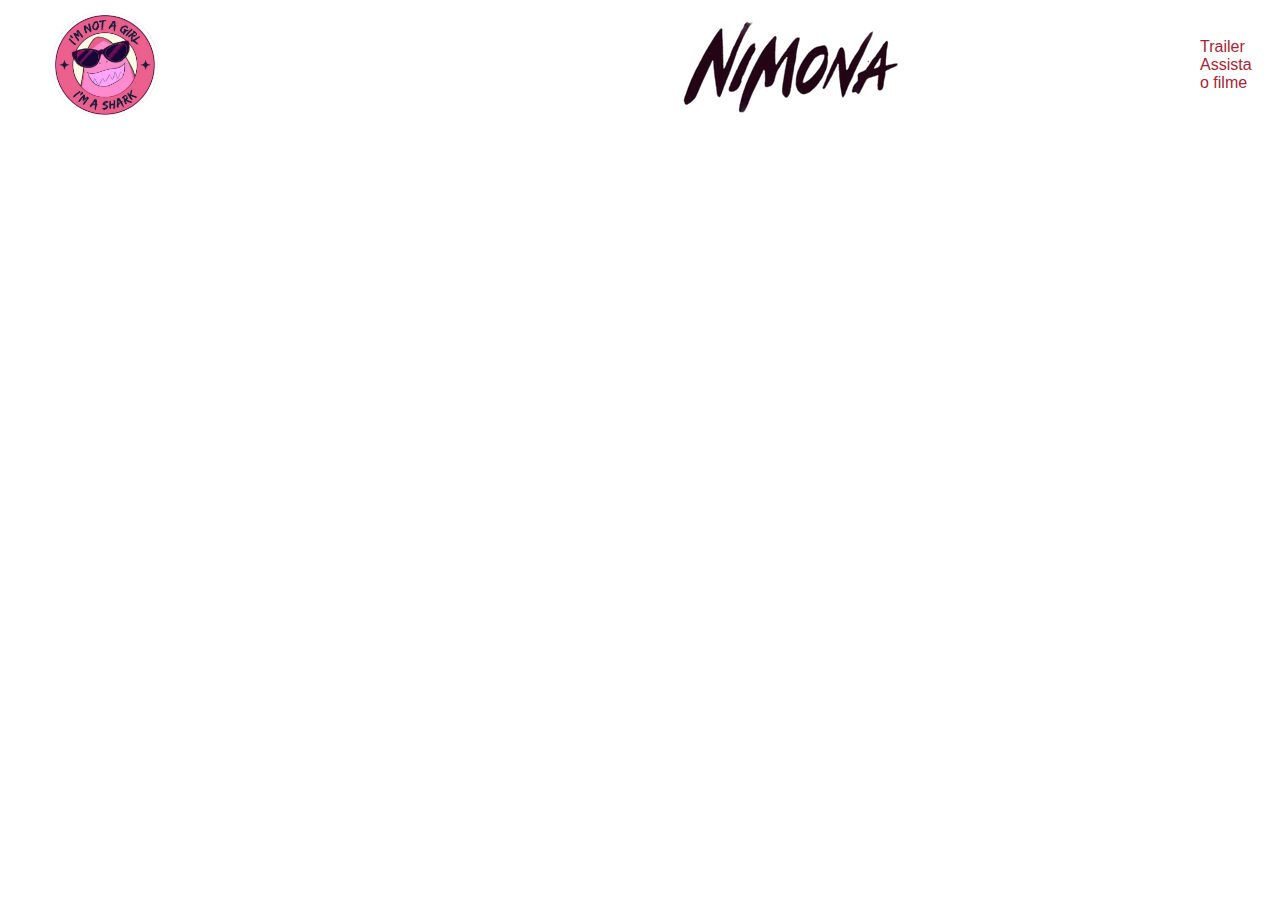
==== Filme/index.html @ 502aa8ba "up" ====
<!DOCTYPE html>
<html lang="pt-br">
<head>
    <meta charset="UTF-8">
    <meta name="viewport" content="width=device-width, initial-scale=1.0">
    <title>Nimona</title>
    <link rel="stylesheet" href="style.css">
</head>
<body>
    <header class="container">
            <img class="logo" src="img/logo.png" alt="Logo" class="logo">
            <img src="img/titulo.png" alt="" class="titulo">
            <nav class="menu">
                <a href="https://www.youtube.com/watch?v=f_fuHRyQbOc" target="_blank" class="ef">Trailer</a>
                <a href="https://www.netflix.com/br/title/81444554" target="_blank" class="ef">Assista o filme</a>


            </nav>
            </div>
    </header>


    <main>
        <section class="imgNimona">
            <img src="img/Nimona.png" alt="" class="nimo">
        </section>
    </main>
</body>
</html>
---- Filme/style.css ----
*{
    padding: 0;
    margin: 0;
    border: 0;
}

/* HEADER */ 
a {
    color: #A42433;
    font-family: 'Gill Sans', 'Gill Sans MT', Calibri, 'Trebuchet MS', sans-serif;
    margin-right: 40px;}
.ef {
    display: inline-block;
    position: relative;
    text-decoration: none;
    cursor: pointer;
}

.ef::after {
    content: "";
    position: absolute;
    width: 0;
    height: 2px;
    bottom: 0;
    left: 0;
    background-color:#A42433;
    transition: width 0.3s ease-in-out;
    border-radius: 2px;
}
.ef:hover::after {
    width: 100%;
}

.logo {
    height: 130px;
    margin-left: 40px; margin-right: 500px;
}

header {
    display: flex;
    flex-direction: row;
    align-items: center;
    position: absolute;
}
.menu {
    margin-left: 300px;
}


/* imagem do começo */

.nimo {
    height: 700px;
}
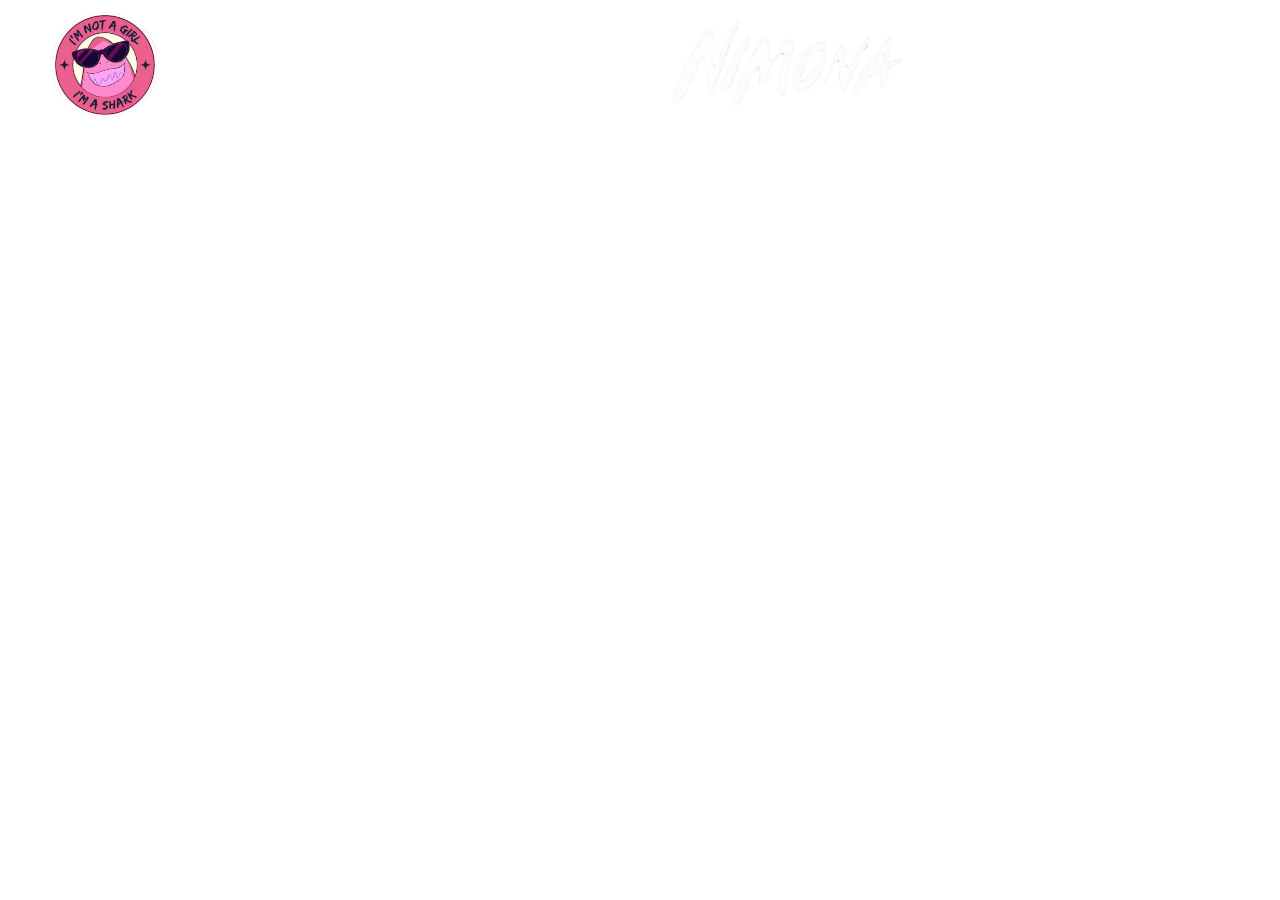
==== commit 5e2c50a4: "up" ====
--- a/Filme/index.html
+++ b/Filme/index.html
@@ -21,9 +21,16 @@
 
 
     <main>
+    <!-- IMAGEM DO COMEÇO-->
         <section class="imgNimona">
             <img src="img/Nimona.png" alt="" class="nimo">
         </section>
+
+    <!-- SINÓPSE -->
+     <section class="sinopse">
+        
+     </section>
+
     </main>
 </body>
 </html>--- a/Filme/style.css
+++ b/Filme/style.css
@@ -6,9 +6,11 @@
 
 /* HEADER */ 
 a {
-    color: #A42433;
+    color: white;
     font-family: 'Gill Sans', 'Gill Sans MT', Calibri, 'Trebuchet MS', sans-serif;
-    margin-right: 40px;}
+    margin-right: 40px;
+    font-weight: bolder;
+}
 .ef {
     display: inline-block;
     position: relative;
@@ -23,7 +25,7 @@
     height: 2px;
     bottom: 0;
     left: 0;
-    background-color:#A42433;
+    background-color:white;
     transition: width 0.3s ease-in-out;
     border-radius: 2px;
 }
@@ -46,9 +48,8 @@
     margin-left: 300px;
 }
 
-
 /* imagem do começo */
 
 .nimo {
-    height: 700px;
+    height: 580px;
 }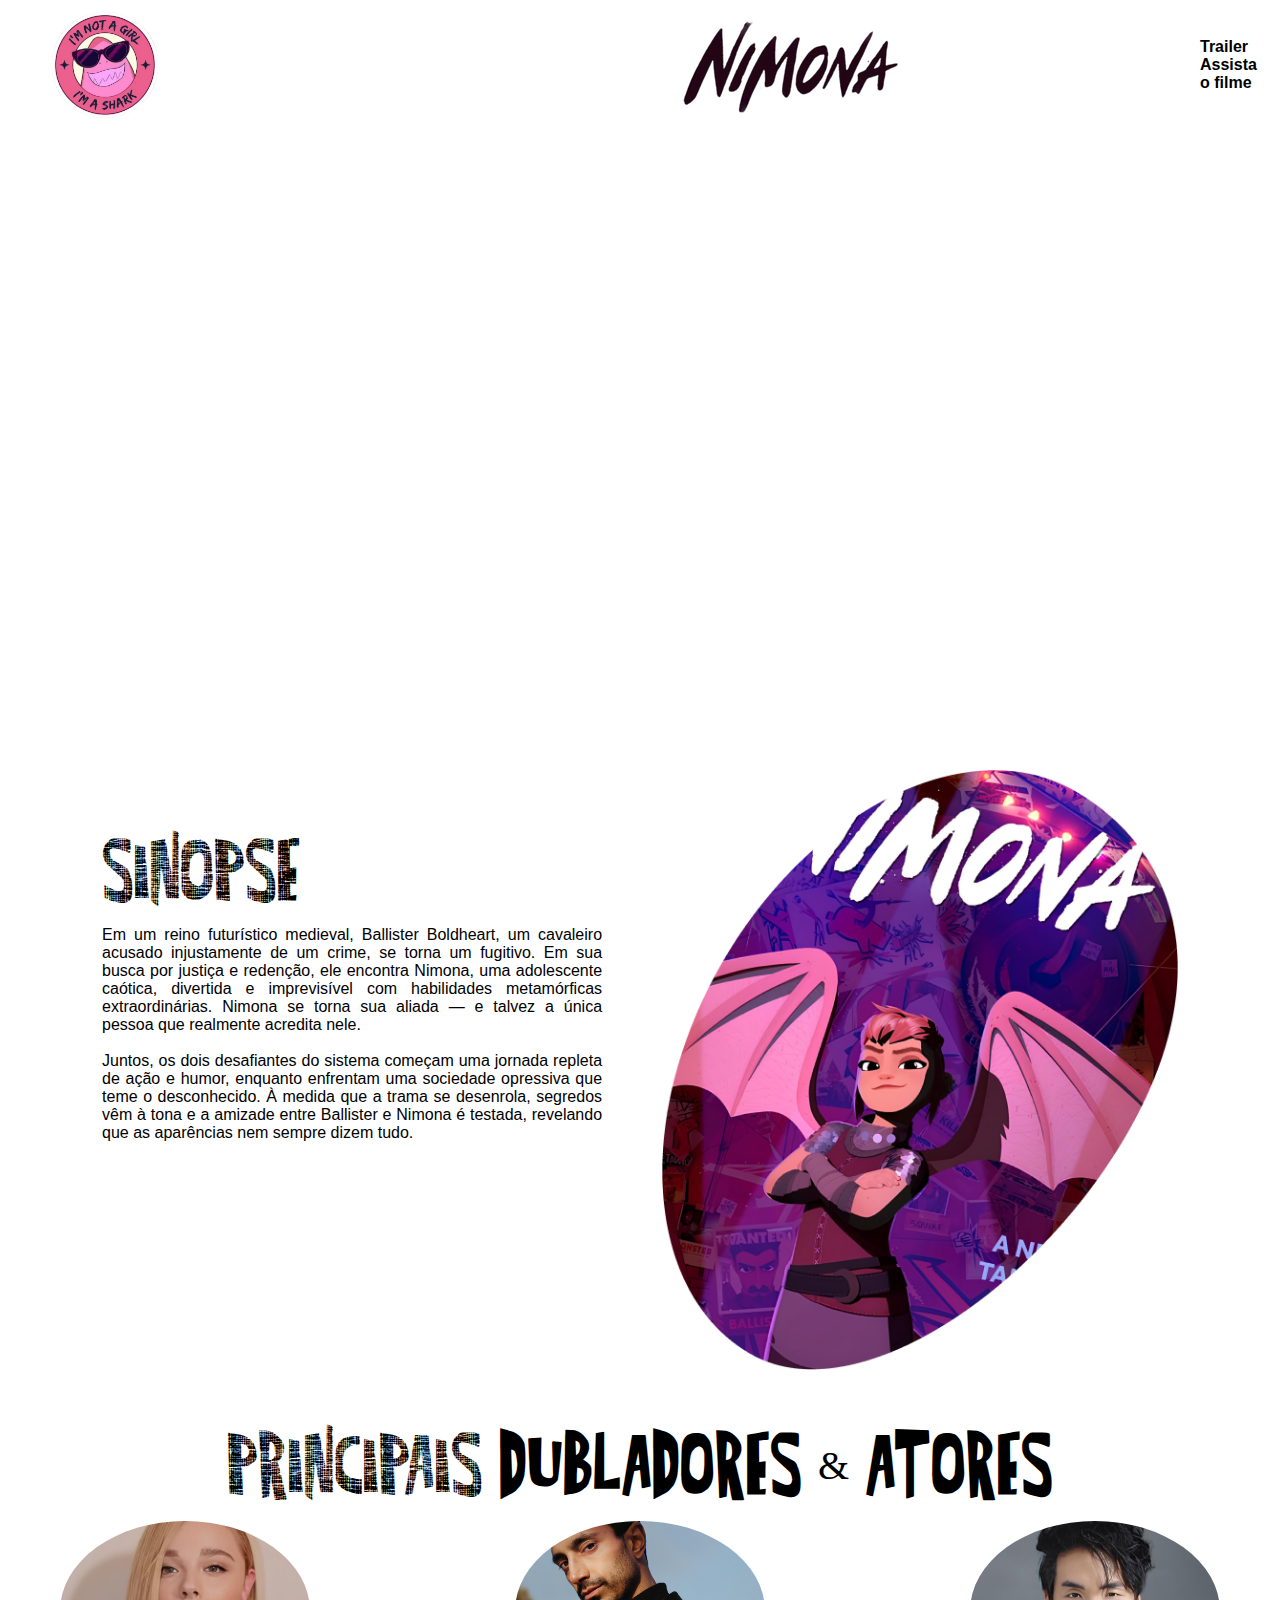
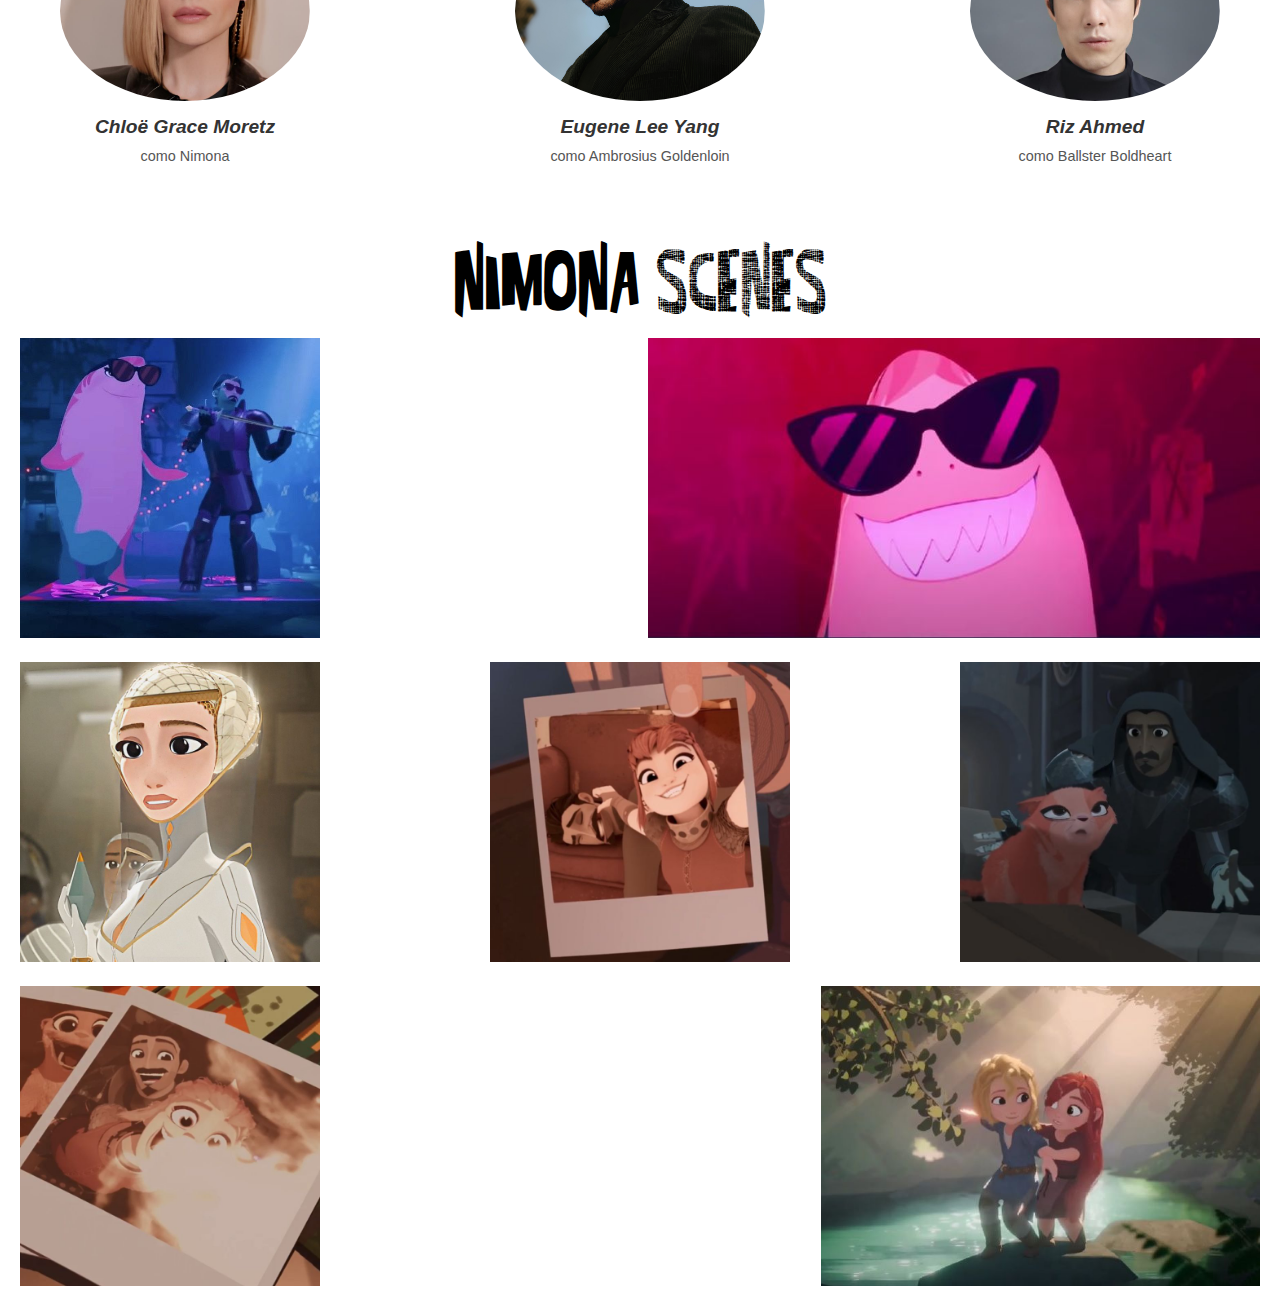
==== commit e982cac3: "up" ====
--- a/Filme/index.html
+++ b/Filme/index.html
@@ -9,7 +9,7 @@
 <body>
     <header class="container">
             <img class="logo" src="img/logo.png" alt="Logo" class="logo">
-            <img src="img/titulo.png" alt="" class="titulo">
+            <img src="img/titulop.png" alt="" class="imgstitulo">
             <nav class="menu">
                 <a href="https://www.youtube.com/watch?v=f_fuHRyQbOc" target="_blank" class="ef">Trailer</a>
                 <a href="https://www.netflix.com/br/title/81444554" target="_blank" class="ef">Assista o filme</a>
@@ -23,13 +23,87 @@
     <main>
     <!-- IMAGEM DO COMEÇO-->
         <section class="imgNimona">
-            <img src="img/Nimona.png" alt="" class="nimo">
+            <p class="intro">Nimona é uma animação lançada em 2023, baseada na <br> premiada graphic novel de mesmo nome escrita por ND Stevenson.
+            </p>
         </section>
 
     <!-- SINÓPSE -->
-     <section class="sinopse">
-        
-     </section>
+    <section class="sinopse">
+        <div class="everything">
+            <div class="sinopset">
+                <p class="titulo1">SINOPSE</p>
+                <p class="texto"> Em um reino futurístico medieval, Ballister Boldheart, um cavaleiro acusado injustamente de um crime, se torna um fugitivo. Em sua busca por justiça e redenção, ele encontra Nimona, uma adolescente caótica, divertida e imprevisível com habilidades metamórficas extraordinárias. Nimona se torna sua aliada — e talvez a única pessoa que realmente acredita nele.</p>
+            <p class="texto"><br>Juntos, os dois desafiantes do sistema começam uma jornada repleta de ação e humor, enquanto enfrentam uma sociedade opressiva que teme o desconhecido. À medida que a trama se desenrola, segredos vêm à tona e a amizade entre Ballister e Nimona é testada, revelando que as aparências nem sempre dizem tudo.</p></div>
+            <div class="imgSinopse"><img src="img/circle.png" alt="" class="classe"></div>
+        </div>
+    </section>
+
+
+
+
+    <p class="title"><span>PRINCIPAIS</span> DUBLADORES & ATORES</p>
+        <section class="seccionCocteles">
+
+            
+         
+            <div class="tarjetaCoctel">
+                <div class="imagenCoctel">
+                    <img src="img/atores (1).png" alt=" " class="cosa">
+                </div>
+                <h2 class="tituloCoctel"><em>Chloë Grace Moretz</em></h2>
+                <p class="descripcionCoctel">como Nimona</p>
+            </div>
+
+            <div class="tarjetaCoctel">
+                <div class="imagenCoctel">
+                    <img src="img/atores (2).png" alt="" class="cosa">
+                </div>
+                <h2 class="tituloCoctel"><em>Eugene Lee Yang</em></h2>
+                <p class="descripcionCoctel">como Ambrosius Goldenloin</p>
+            </div>
+
+            <div class="tarjetaCoctel">
+                <div class="imagenCoctel">
+                    <img src="img/atores (3).png" alt="" class="cosa">
+                </div>
+                <h2 class="tituloCoctel"><em>Riz Ahmed</em></h2>
+                <p class="descripcionCoctel">como Ballster Boldheart</p>
+            </div>
+
+       
+           
+        </section>
+    
+
+        <p class="title">NIMONA <span>SCENES</span></p>
+
+          <!-- Linha 1 -->
+           <section class="namm"> 
+          <div class="item">
+            <img src="img/img1.jpg" alt="Imagem 1" class="nam">
+        </div>
+        <div class="item">
+            <img src="img/img2.jpg" alt="Imagem 2" class="nam">
+        </div>
+        <div class="item">
+            <img src="img/img3.jpg" alt="Imagem 3" class="nam">
+        </div>
+        <div class="item">
+            <img src="img/img4.jpg" alt="Imagem 4" class="nam">
+        </div>
+        <div class="item">
+            <img src="img/img5.jpg" alt="Imagem 5" class="nam">
+        </div>
+
+        <!-- Linha 2 -->
+        <div class="item">
+            <img src="img/img6.jpg" alt="Imagem 6" class="nam">
+        </div>
+        <div class="item">
+            <img src="img/img7.jpg" alt="Imagem 7" class="nam">
+        </div>
+       
+    </section>
 
     </main>
 </body>
--- a/Filme/style.css
+++ b/Filme/style.css
@@ -2,14 +2,27 @@
     padding: 0;
     margin: 0;
     border: 0;
+    font-family: 'Gill Sans', 'Gill Sans MT', Calibri, 'Trebuchet MS', sans-serif;
 }
 
+
+@font-face {
+    font-family: titulo;
+    src: url(font/Super\ Modern\ black.ttf);
+}
+@font-face {
+    font-family: titulo2;
+    src: url(font/Super\ Modern.ttf);
+}
 /* HEADER */ 
 a {
-    color: white;
+    color: rgb(0, 0, 0);
     font-family: 'Gill Sans', 'Gill Sans MT', Calibri, 'Trebuchet MS', sans-serif;
     margin-right: 40px;
     font-weight: bolder;
+    text-shadow: 2px -3px 7px rgba(255, 255, 255, 0.6);
+
+
 }
 .ef {
     display: inline-block;
@@ -42,7 +55,7 @@
     display: flex;
     flex-direction: row;
     align-items: center;
-    position: absolute;
+   
 }
 .menu {
     margin-left: 300px;
@@ -50,6 +63,129 @@
 
 /* imagem do começo */
 
-.nimo {
+.imgNimona {
     height: 580px;
+    background-image: url(img/Nimona.png);
+    width: 1500px;
+    background-repeat: no-repeat;
+    background-size: cover;
+    align-content: flex-end;
+    justify-items: center;
+}
+.intro {
+    color: white;
+    font-weight: bolder;
+    text-align: center;
+    margin-bottom: 20px;
+}
+
+
+
+/*SINOPSE*/
+.sinopse {
+    justify-items: center;
+    margin-top: 60px;
+}
+.titulo1 {
+    font-family: "titulo2";
+    font-size: 40px;
+    margin-bottom: 20px;
+}
+.everything{
+    display: flex;
+    flex-direction: row;
+}
+.texto {
+    width: 500px;
+    text-align: justify;
+    margin-right: 60px;
+}
+
+.classe {
+    height: 600px;
+}
+
+.sinopset {
+    margin-top: 60px;
+}
+
+
+/*ATORES*/ 
+/* Contenedor principal */
+.contenedorPrincipal {
+    display: flex;
+    justify-content: center;
+    align-items: center;
+    flex-wrap: wrap;
+    gap: 20px;
+}
+
+/* Sección de cócteles */
+.seccionCocteles {
+    display: flex;
+    justify-content: space-between;
+    gap: 30px;
+    flex-wrap: wrap;
+    max-width: 1200px;
+    margin: 0 auto;
+}
+
+/* Tarjetas de cócteles */
+
+.tarjetaCoctel {
+    padding: 20px;
+    width: 250px;
+    height: 250px;
+    text-align: center;
+}
+
+.imagenCoctel {
+    width: 100%;
+    height: 180px;
+    border-radius: 50%;
+    overflow: hidden;
+    margin-bottom: 15px;
+}
+
+.imagenCoctel img {
+    width: 100%;
+    height: 100%;
+    object-fit: cover;
+}
+
+.tituloCoctel {
+    font-size: 1.2rem;
+    color: #333;
+    margin-bottom: 10px;
+    font-style: italic;
+}
+
+.descripcionCoctel {
+    font-size: 0.9rem;
+    color: #555;
+}
+.title {
+    font-size: 40px;
+    justify-self: center;
+    font-family: "titulo";
+    margin-top: 50px;
+}
+span {
+    font-family: "titulo2";
+}  
+/*fotos*/
+.namm {
+    display: flex;
+    flex-wrap: wrap;
+    justify-content: space-between;
+}
+.nam {
+    
+    height: 300px;
+}
+.item {
+    margin-left: 20px;
+    margin-right: 20px;
+    margin-top: 20px;
+
 }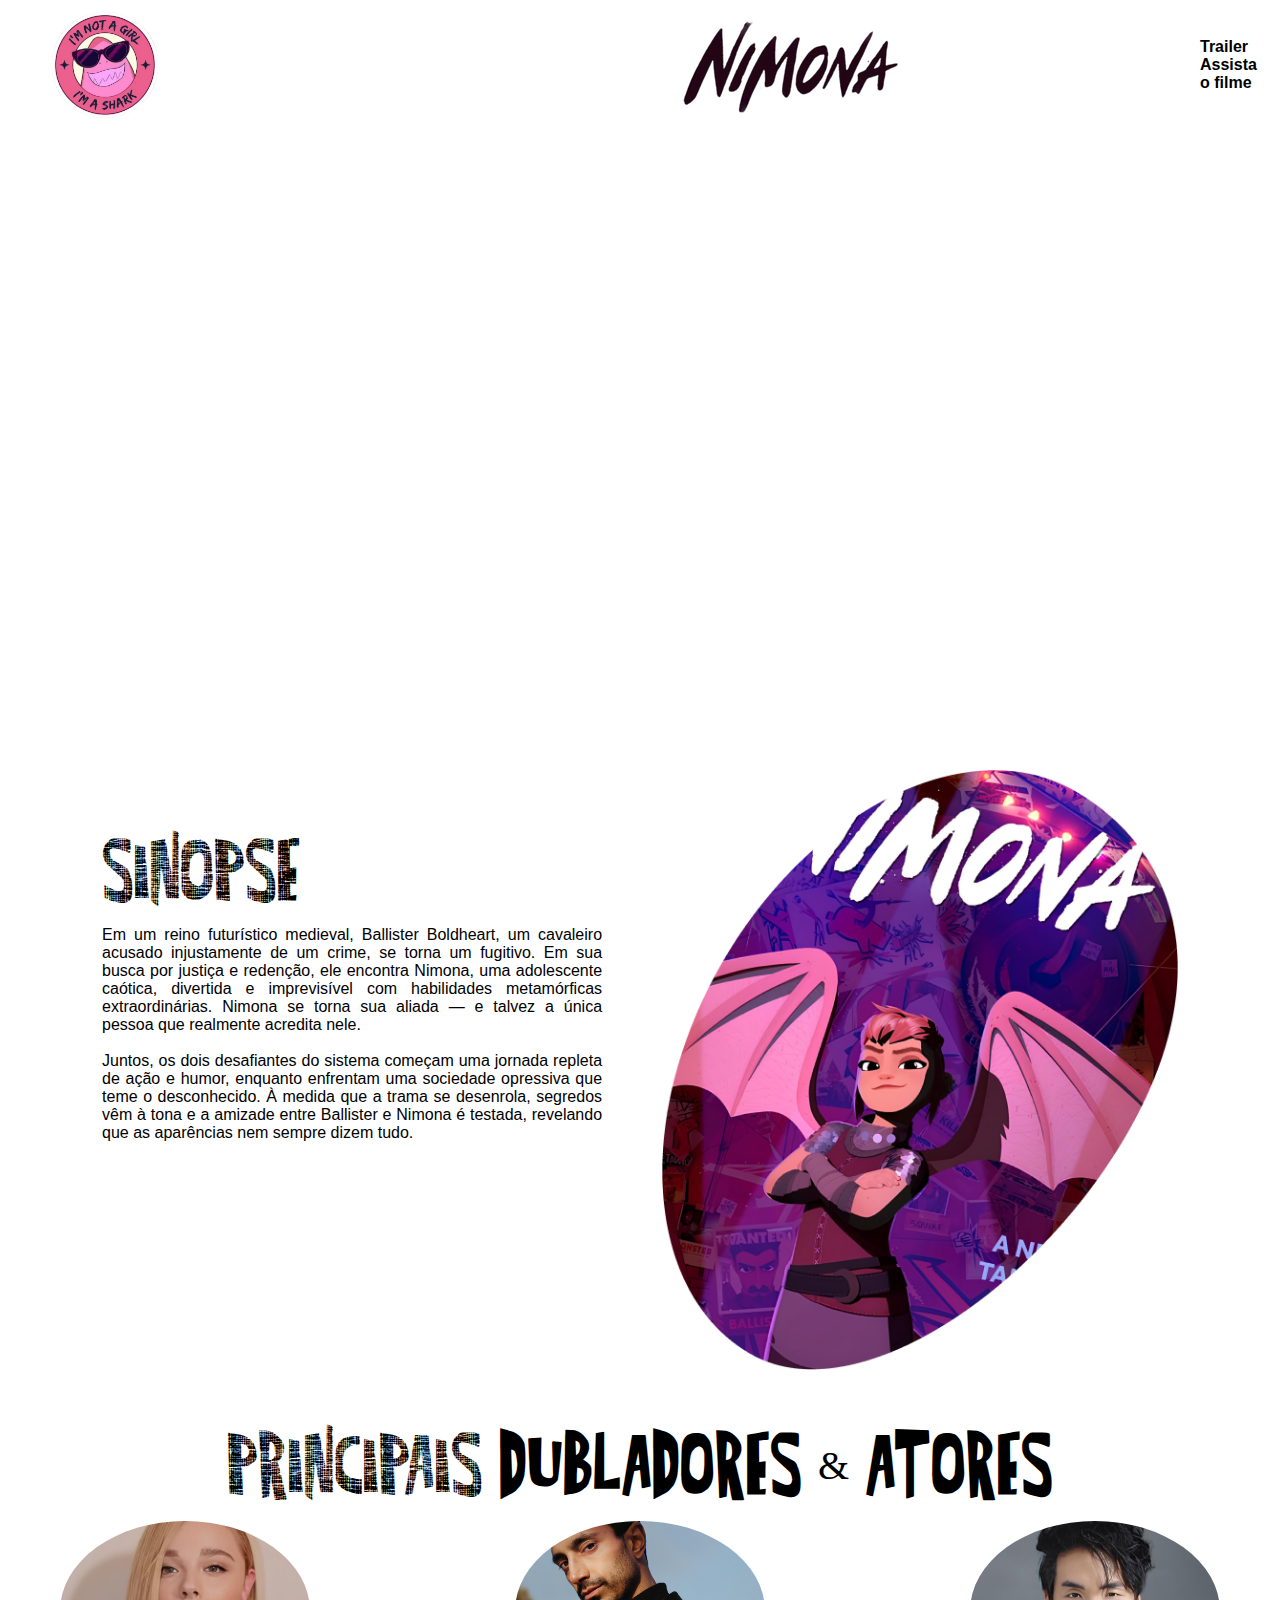
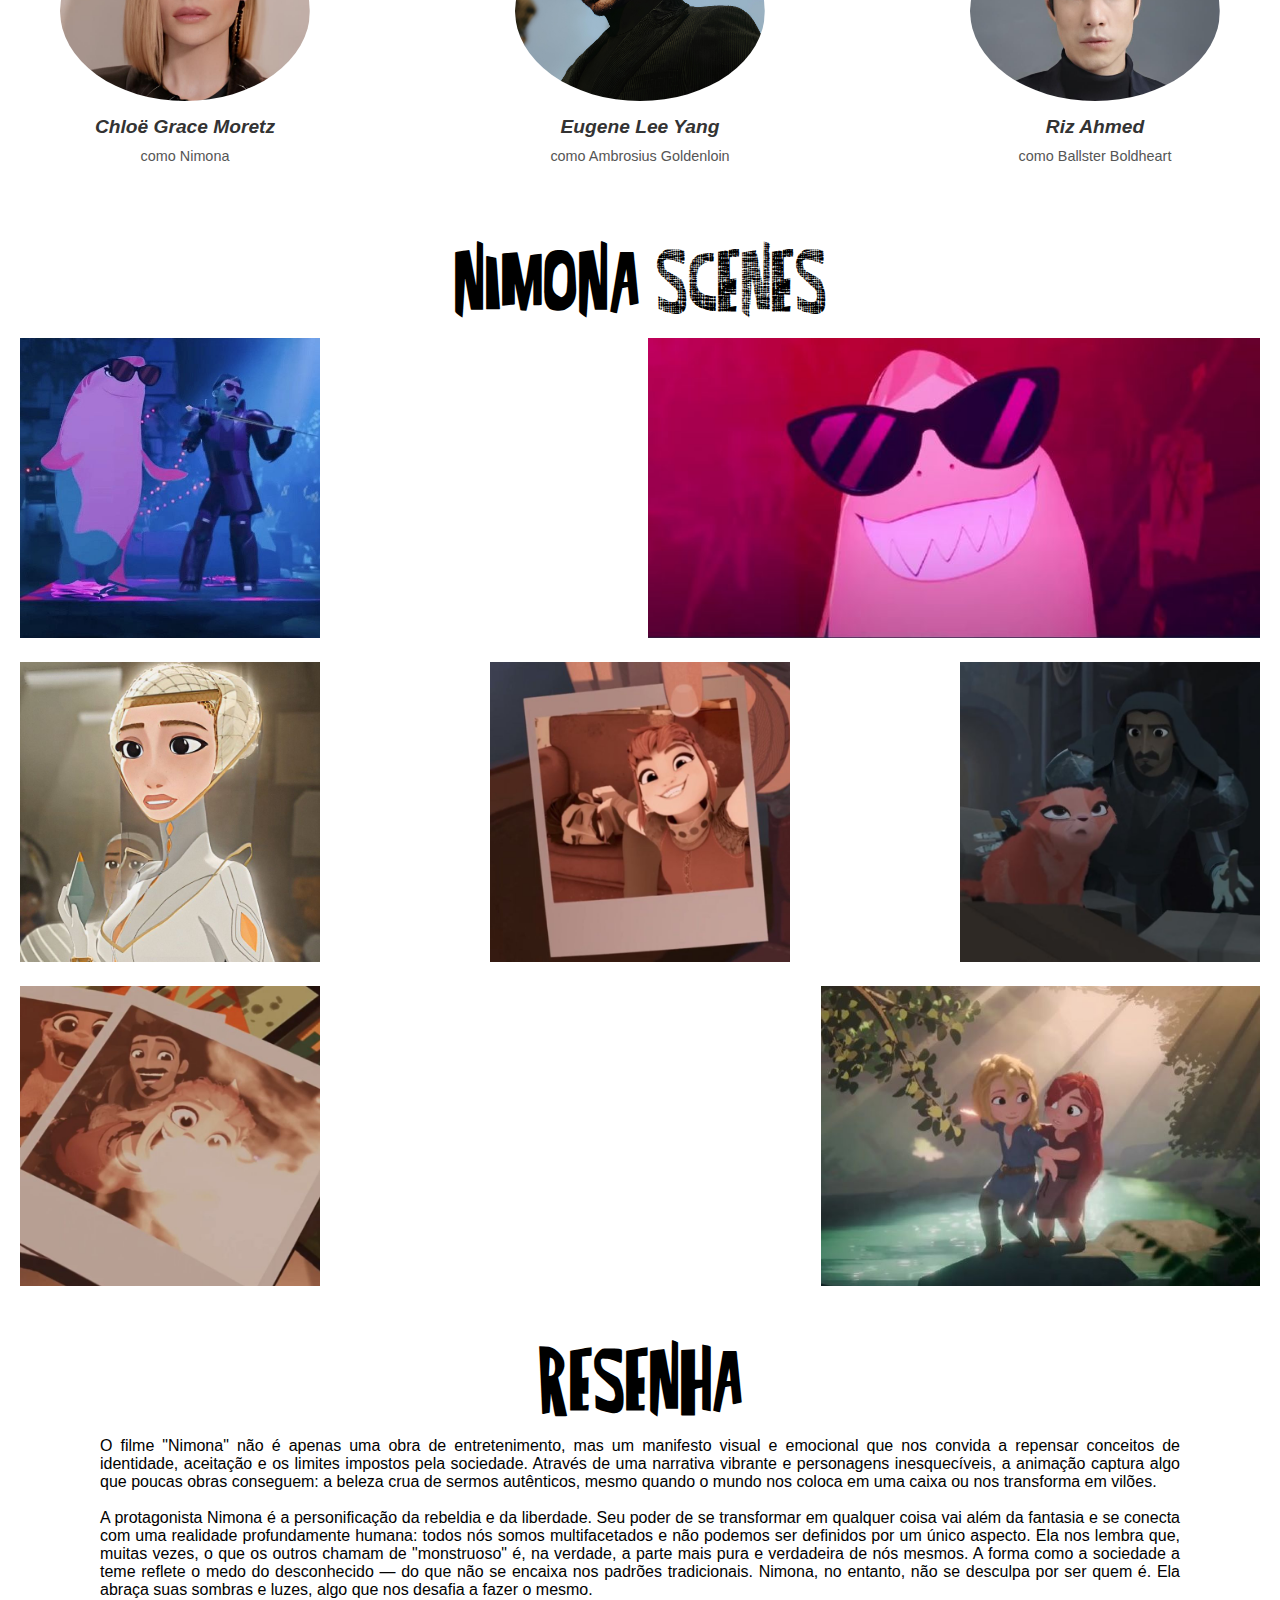
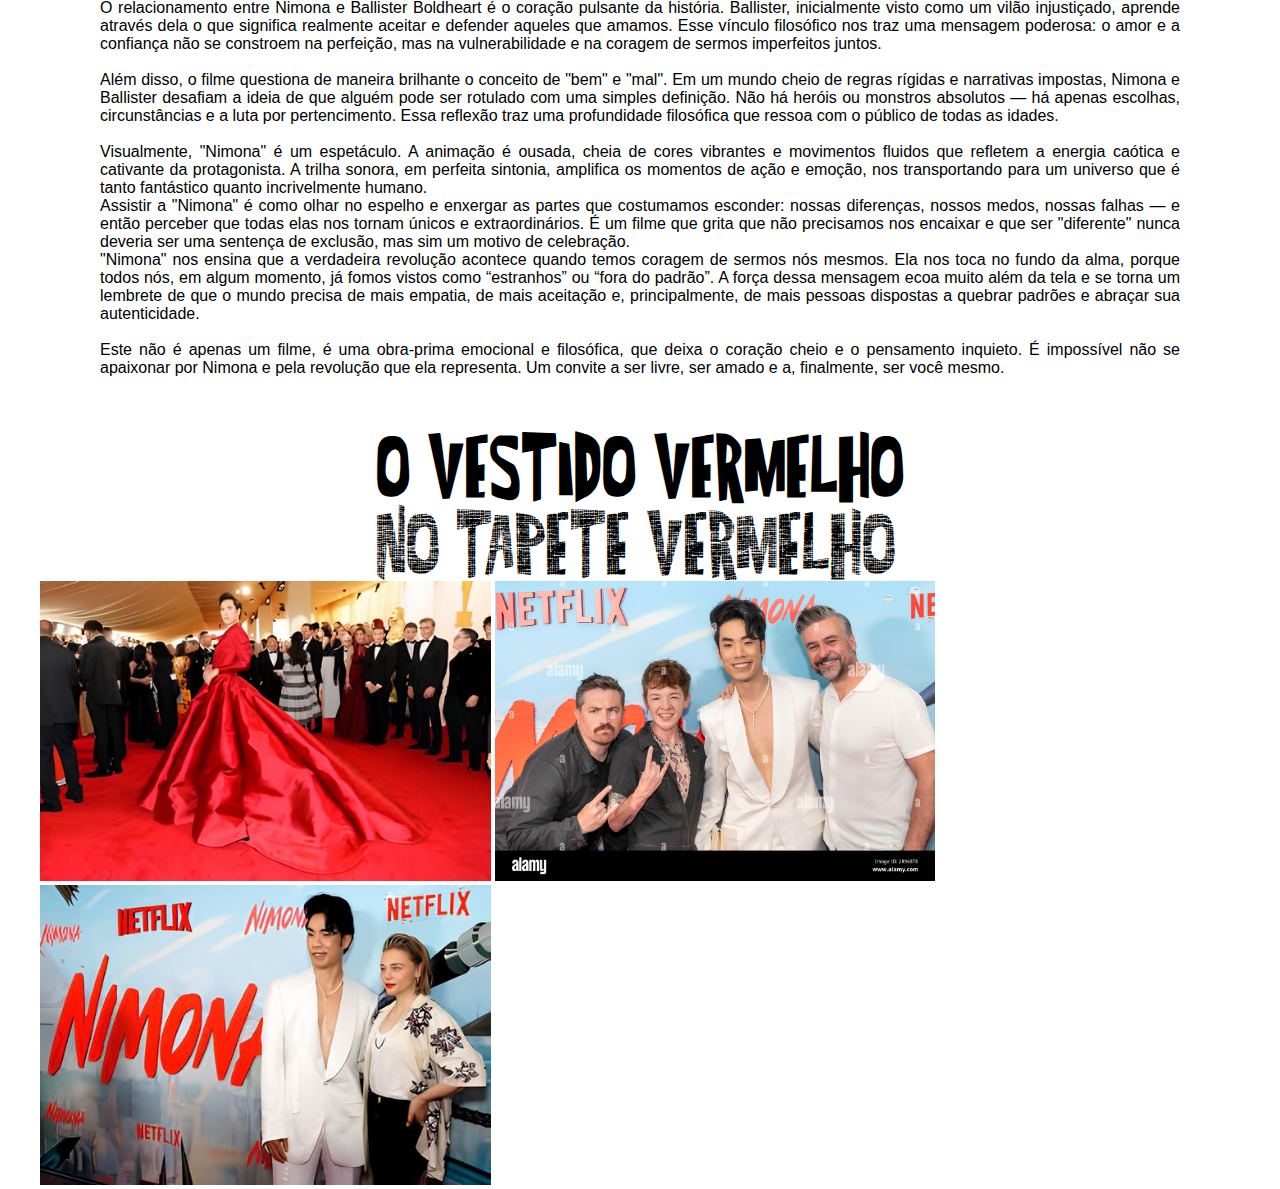
==== commit 131fd84f: "up" ====
--- a/Filme/index.html
+++ b/Filme/index.html
@@ -105,6 +105,46 @@
        
     </section>
 
+    <div class="resenha">
+        <p class="title">RESENHA</p>
+        <p class="resenhas1"> O filme "Nimona" não é apenas uma obra de entretenimento, mas um manifesto visual e emocional que nos convida a repensar conceitos de identidade, aceitação e os limites impostos pela sociedade. Através de uma narrativa vibrante e personagens inesquecíveis, a animação captura algo que poucas obras conseguem: a beleza crua de sermos autênticos, mesmo quando o mundo nos coloca em uma caixa ou nos transforma em vilões. <br> 
+           </p>
+
+           <p class="resenhas"> <br>A protagonista Nimona é a personificação da rebeldia e da liberdade. Seu poder de se transformar em qualquer coisa vai além da fantasia e se conecta com uma realidade profundamente humana: todos nós somos multifacetados e não podemos ser definidos por um único aspecto. Ela nos lembra que, muitas vezes, o que os outros chamam de "monstruoso" é, na verdade, a parte mais pura e verdadeira de nós mesmos. A forma como a sociedade a teme reflete o medo do desconhecido — do que não se encaixa nos padrões tradicionais. Nimona, no entanto, não se desculpa por ser quem é. Ela abraça suas sombras e luzes, algo que nos desafia a fazer o mesmo. <br></p>
+
+           <p class="resenhas"> O relacionamento entre Nimona e Ballister Boldheart é o coração pulsante da história. Ballister, inicialmente visto como um vilão injustiçado, aprende através dela o que significa realmente aceitar e defender aqueles que amamos. Esse vínculo filosófico nos traz uma mensagem poderosa: o amor e a confiança não se constroem na perfeição, mas na vulnerabilidade e na coragem de sermos imperfeitos juntos.
+            </p>
+
+            <p class="resenhas"><br>
+                Além disso, o filme questiona de maneira brilhante o conceito de "bem" e "mal". Em um mundo cheio de regras rígidas e narrativas impostas, Nimona e Ballister desafiam a ideia de que alguém pode ser rotulado com uma simples definição. Não há heróis ou monstros absolutos — há apenas escolhas, circunstâncias e a luta por pertencimento. Essa reflexão traz uma profundidade filosófica que ressoa com o público de todas as idades.<br>
+            </p>
+
+            <p class="resenhas"> <br>Visualmente, "Nimona" é um espetáculo. A animação é ousada, cheia de cores vibrantes e movimentos fluidos que refletem a energia caótica e cativante da protagonista. A trilha sonora, em perfeita sintonia, amplifica os momentos de ação e emoção, nos transportando para um universo que é tanto fantástico quanto incrivelmente humano.<br>
+            
+               </p>
+
+               <p class="resenhas"> Assistir a "Nimona" é como olhar no espelho e enxergar as partes que costumamos esconder: nossas diferenças, nossos medos, nossas falhas — e então perceber que todas elas nos tornam únicos e extraordinários. É um filme que grita que não precisamos nos encaixar e que ser "diferente" nunca deveria ser uma sentença de exclusão, mas sim um motivo de celebração.
+                
+               </p>
+
+               <p class="resenhas"> "Nimona" nos ensina que a verdadeira revolução acontece quando temos coragem de sermos nós mesmos. Ela nos toca no fundo da alma, porque todos nós, em algum momento, já fomos vistos como “estranhos” ou “fora do padrão”. A força dessa mensagem ecoa muito além da tela e se torna um lembrete de que o mundo precisa de mais empatia, de mais aceitação e, principalmente, de mais pessoas dispostas a quebrar padrões e abraçar sua autenticidade.
+            </p>
+
+            <p class="resenhas"> <br>Este não é apenas um filme, é uma obra-prima emocional e filosófica, que deixa o coração cheio e o pensamento inquieto. É impossível não se apaixonar por Nimona e pela revolução que ela representa. Um convite a ser livre, ser amado e a, finalmente, ser você mesmo.</p>
+
+
+    </div>
+
+
+
+
+<p class="title"> O VESTIDO VERMELHO <br> <span>NO TAPETE VERMELHO</span></p>
+    <div class="tudoatores">
+        <img src="img/images (1).jpg" alt="" class="dress">
+        <img src="img/nick-bruno-nd-stevenson-eugene-lee-yang-troy-quane-attend-special-screening-of-netflixs-nimona-in-new-york-at-amc-lincoln-square-on-june-24-2023-2R968T8.jpg" alt="" class="dress">
+        <img src="img/images.jpg" alt="" class="dress">
+       
+    </div>
     </main>
 </body>
 </html>--- a/Filme/style.css
+++ b/Filme/style.css
@@ -185,7 +185,30 @@
 }
 .item {
     margin-left: 20px;
-    margin-right: 20px;
+    margin-right:20px;
     margin-top: 20px;
 
+}
+
+.resenhas {
+    margin-left: 100px;
+    margin-right: 100px;
+    text-align: justify;
+}
+
+.resenhas1{
+    margin-top: 20px;
+    margin-left: 100px;
+    margin-right: 100px;
+    text-align: justify;
+}
+
+
+.tudoatores{
+    padding-left: 40px;
+    padding-right: 40px;
+}
+
+.dress{
+    height: 300px;
 }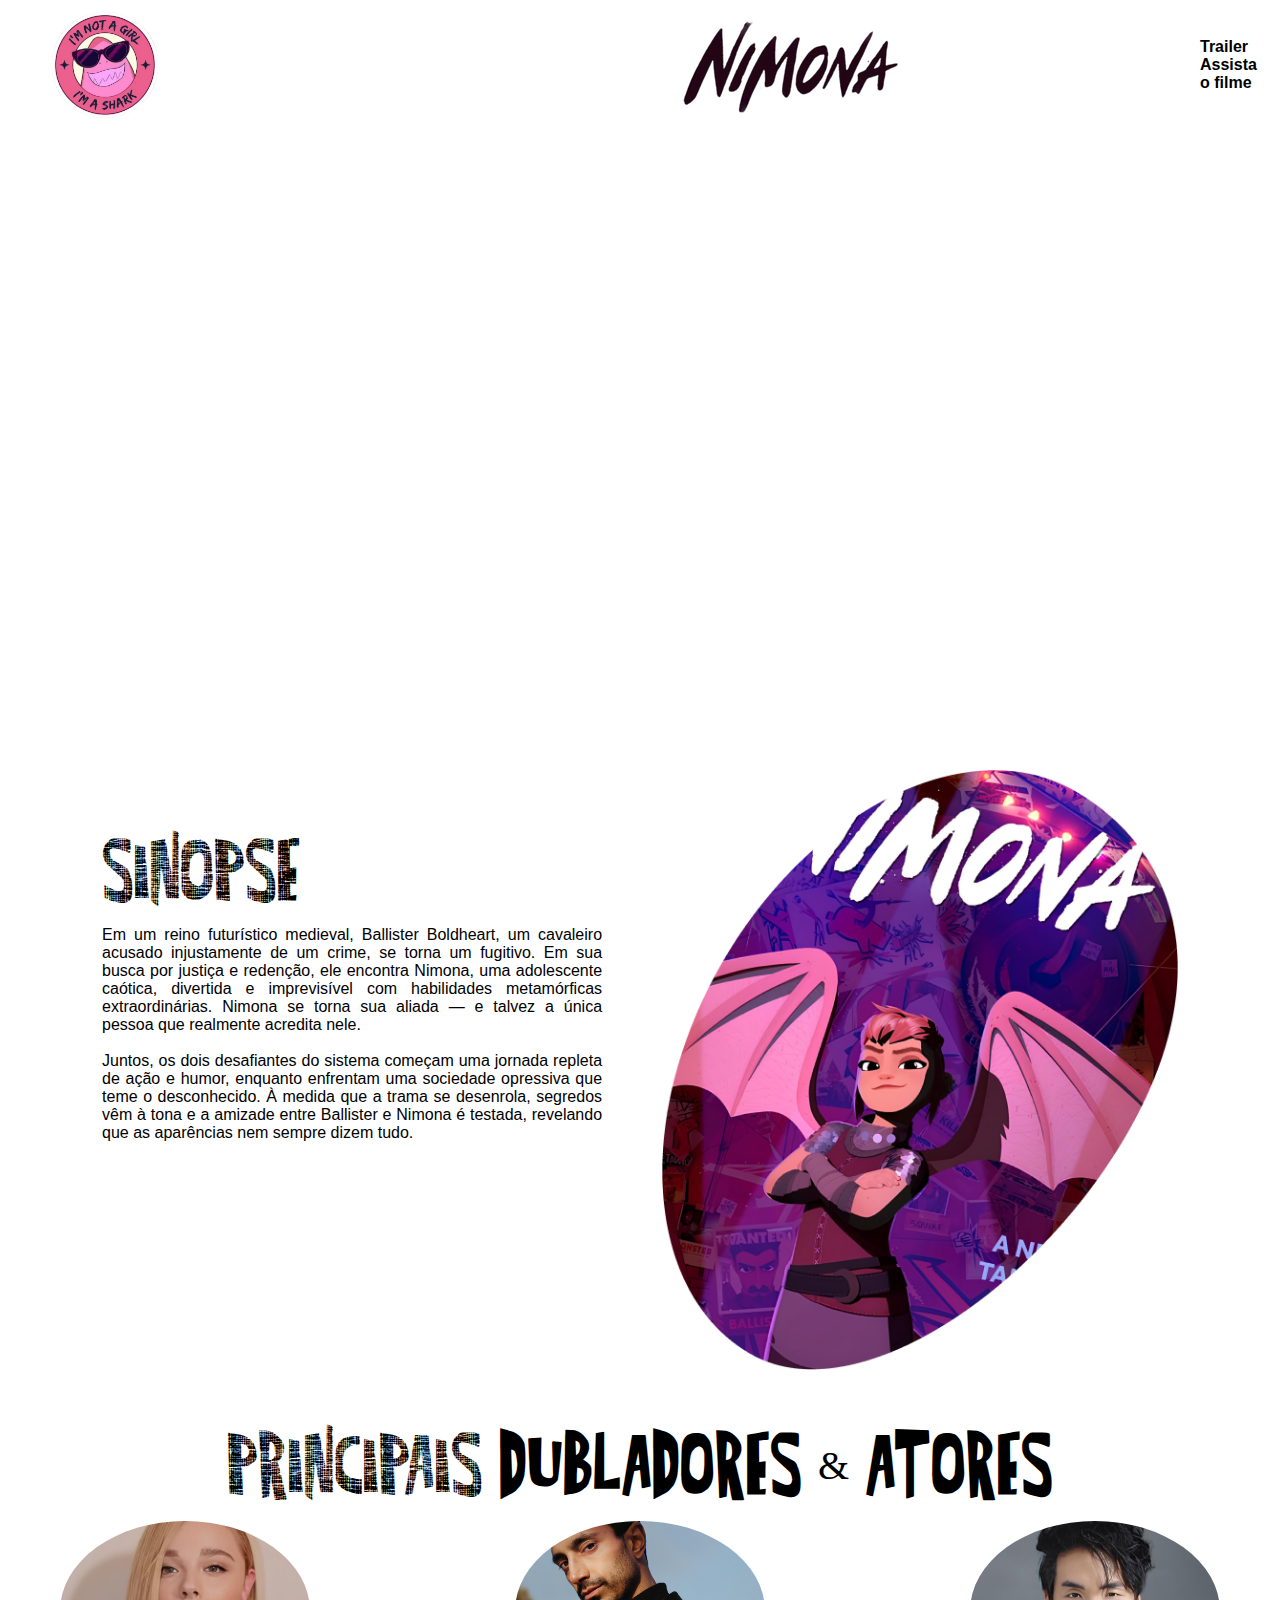
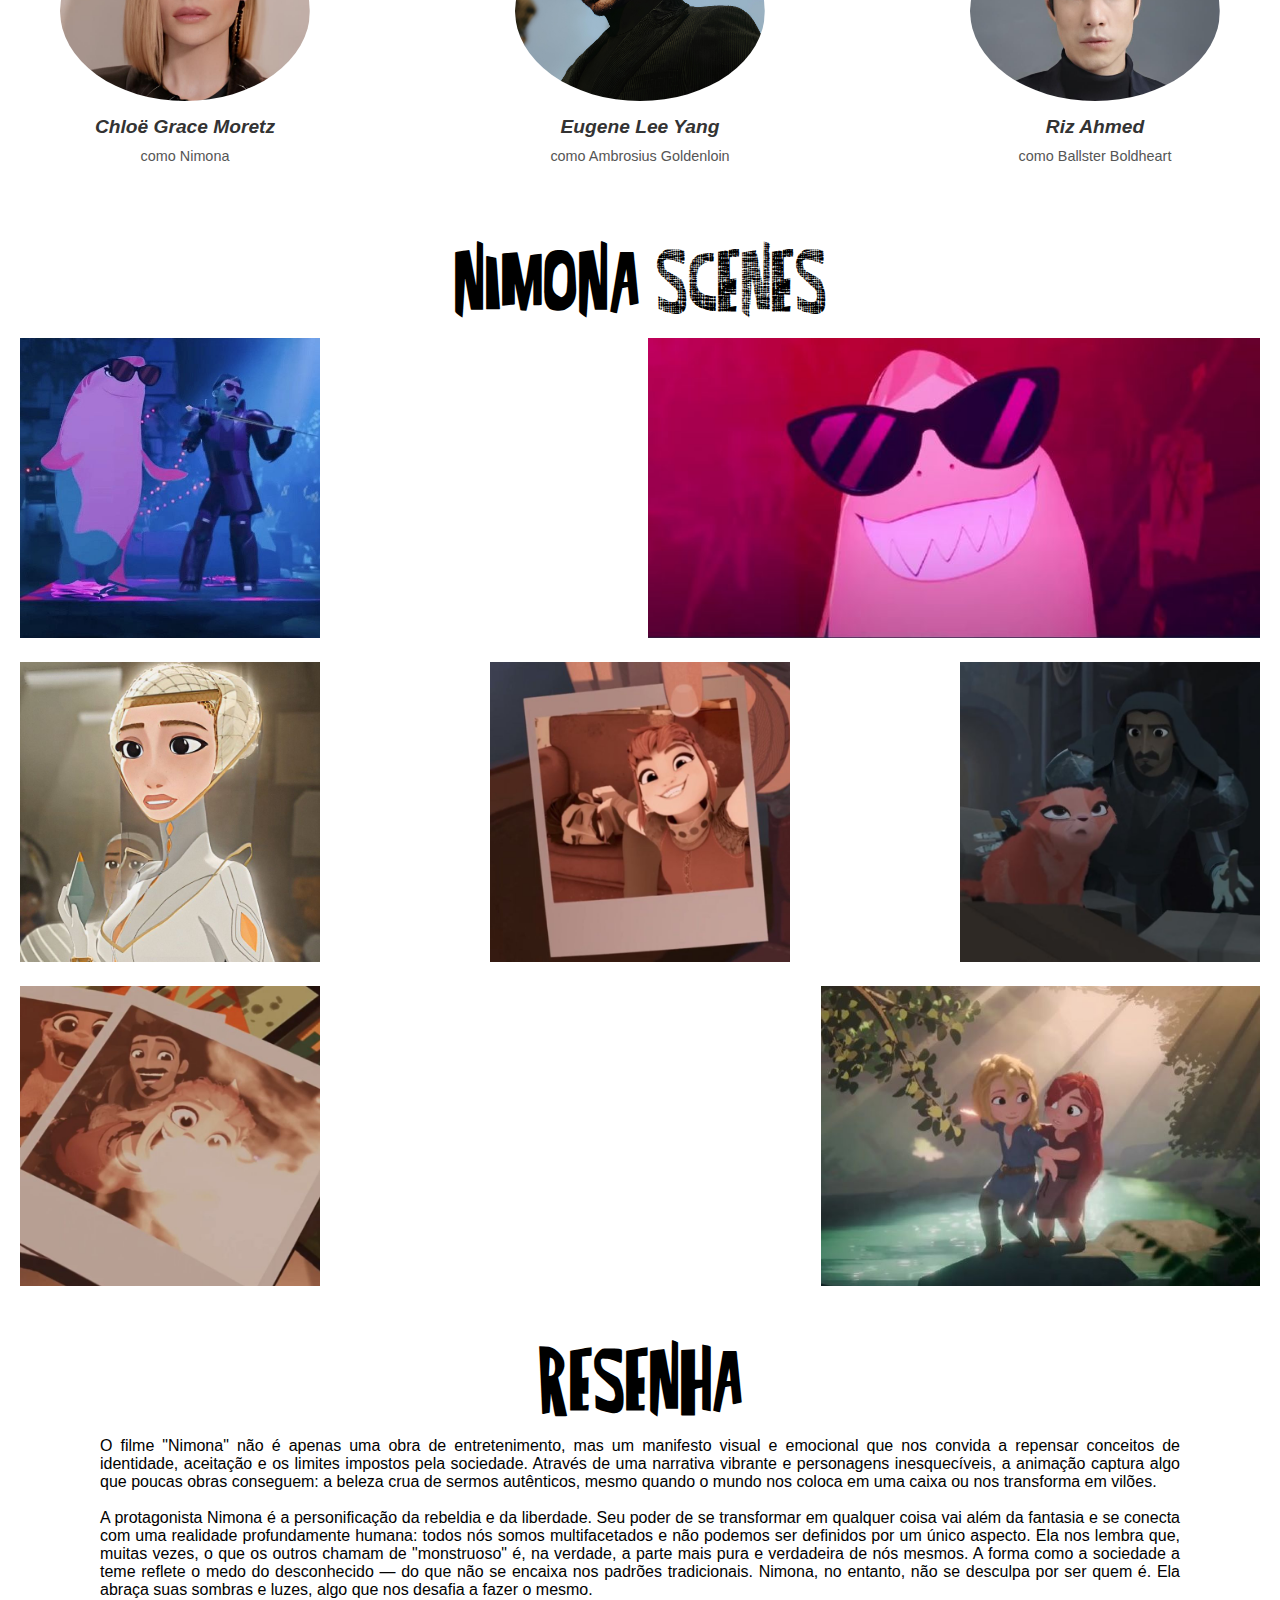
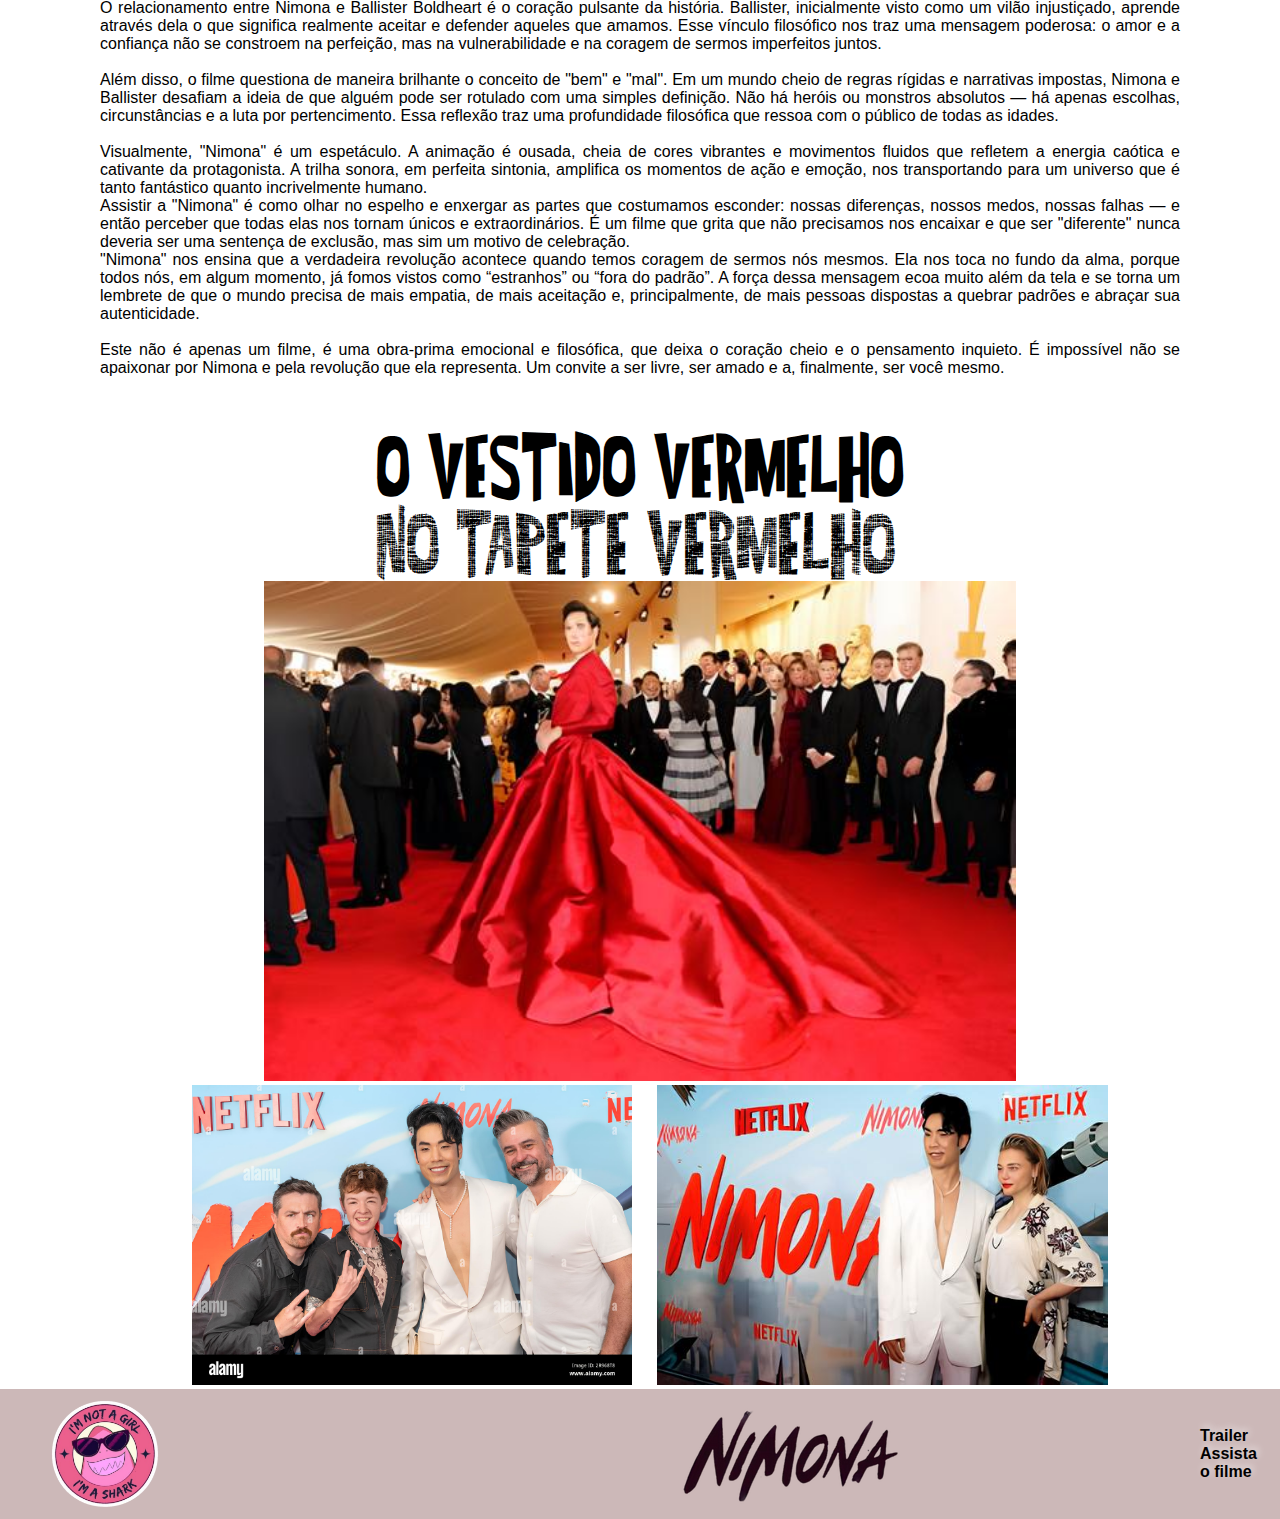
==== commit 5800f0bf: "up" ====
--- a/Filme/index.html
+++ b/Filme/index.html
@@ -140,11 +140,27 @@
 
 <p class="title"> O VESTIDO VERMELHO <br> <span>NO TAPETE VERMELHO</span></p>
     <div class="tudoatores">
-        <img src="img/images (1).jpg" alt="" class="dress">
+        <img src="img/images (1).jpg" alt="" class="dresss">
+        
+       
+    </div>
+
+    <div class="outro">
         <img src="img/nick-bruno-nd-stevenson-eugene-lee-yang-troy-quane-attend-special-screening-of-netflixs-nimona-in-new-york-at-amc-lincoln-square-on-june-24-2023-2R968T8.jpg" alt="" class="dress">
         <img src="img/images.jpg" alt="" class="dress">
-       
     </div>
     </main>
+
+    <footer>
+        <img class="logo" src="img/logo.png" alt="Logo" class="logo">
+            <img src="img/titulop.png" alt="" class="imgstitulo">
+            <nav class="menu">
+                <a href="https://www.youtube.com/watch?v=f_fuHRyQbOc" target="_blank" class="ef">Trailer</a>
+                <a href="https://www.netflix.com/br/title/81444554" target="_blank" class="ef">Assista o filme</a>
+
+
+            </nav>
+            </div>
+    </footer>
 </body>
 </html>--- a/Filme/style.css
+++ b/Filme/style.css
@@ -38,7 +38,7 @@
     height: 2px;
     bottom: 0;
     left: 0;
-    background-color:white;
+    background-color:rgb(0, 0, 0);
     transition: width 0.3s ease-in-out;
     border-radius: 2px;
 }
@@ -51,7 +51,7 @@
     margin-left: 40px; margin-right: 500px;
 }
 
-header {
+header, footer {
     display: flex;
     flex-direction: row;
     align-items: center;
@@ -207,8 +207,23 @@
 .tudoatores{
     padding-left: 40px;
     padding-right: 40px;
+    justify-content: center;
+    justify-self: center;
 }
 
 .dress{
     height: 300px;
+    justify-self: center;
+    margin-left: 20px;
+}
+.dresss{
+    height: 500px;
+    justify-content: center;
+}
+.outro{
+    justify-self: center;
+}
+
+footer{
+    background-color: #ccb8b8
 }